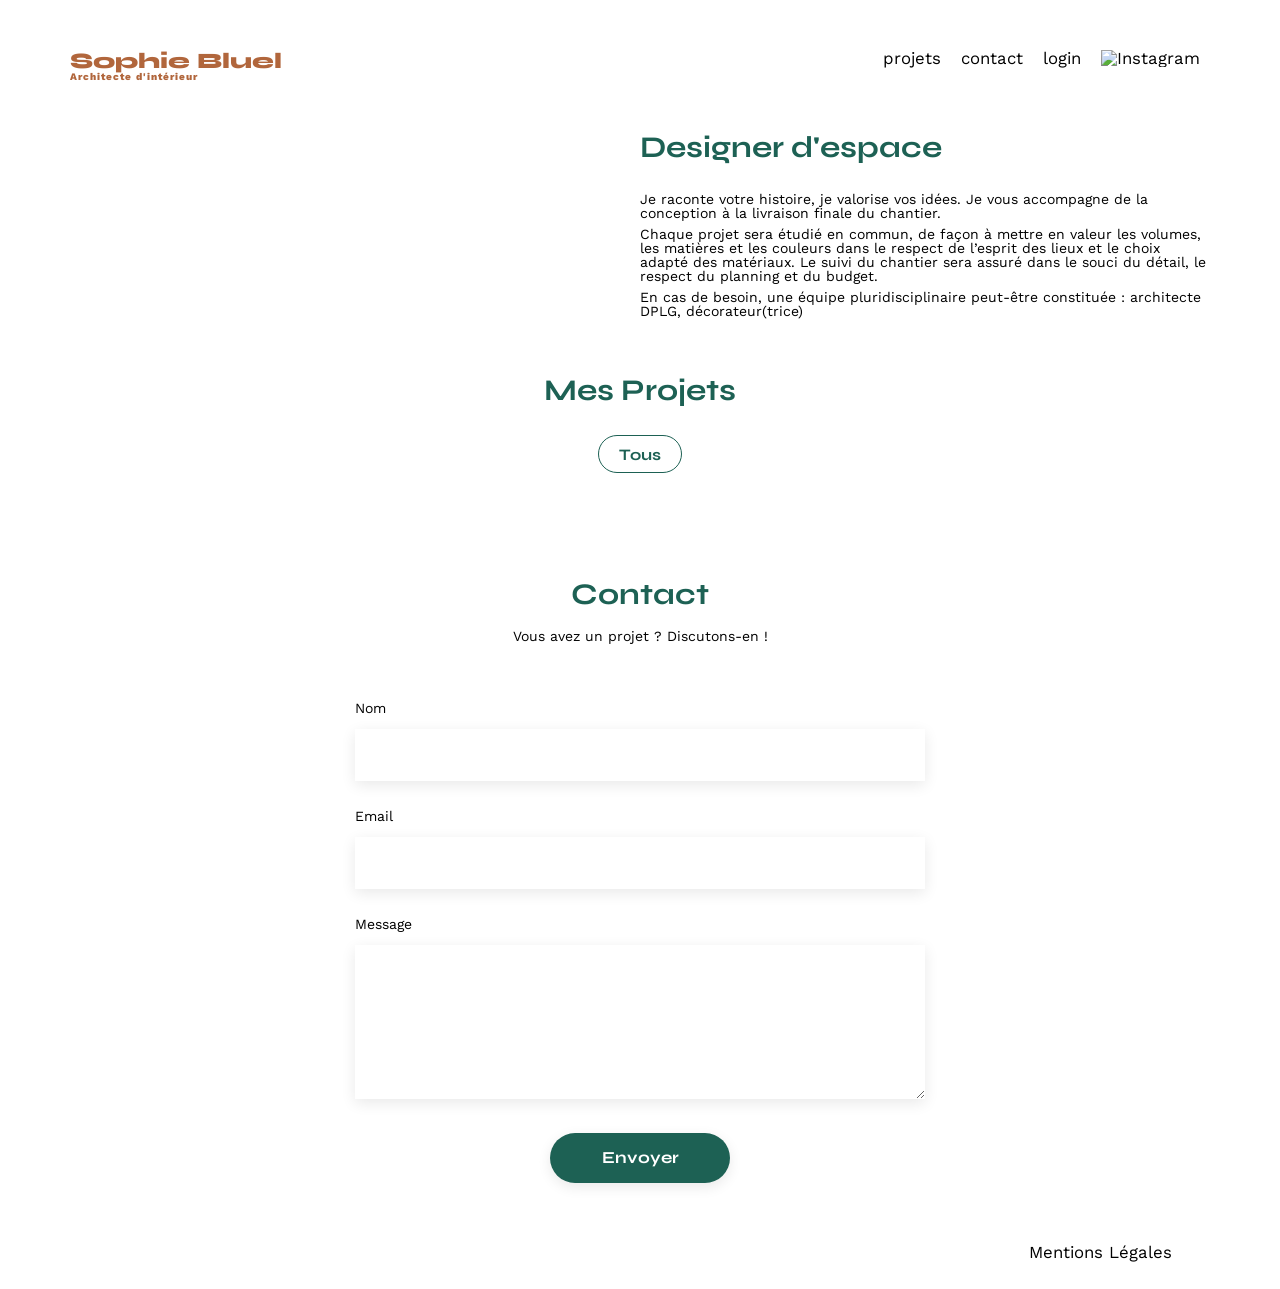
==== FrontEnd/index.html @ 9f517080 "integration page connexion" ====
<!DOCTYPE html>
<html lang="fr">
<head>
	<meta charset="UTF-8">
	<title>Sophie Bluel - Architecte d'intérieur</title>
	<meta name="viewport" content="width=device-width, initial-scale=1.0">
	<link rel="preconnect" href="https://fonts.googleapis.com">
	<link rel="preconnect" href="https://fonts.gstatic.com" crossorigin>
	<link href="https://fonts.googleapis.com/css2?family=Syne:wght@700;800&family=Work+Sans&display=swap" rel="stylesheet">
	<meta name="description" content="">
	<link rel="stylesheet" href="./assets/style.css">
	<script type="module" src="./js/main.js"></script>
	

</head>
<body>
<header>
	<h1>Sophie Bluel <span>Architecte d'intérieur</span></h1>
	<nav>
		<ul>
<li><a href="#portfolio">projets</a></li>
<li><a href="#contact">contact</a></li>			<li>login</li>
			<li><img src="./assets/icons/instagram.png" alt="Instagram"></li>
		</ul>
	</nav>
</header>
<main>
	<section id="introduction">
		<figure>
			<img src="./assets/images/sophie-bluel.png" alt="">
		</figure>
		<article>
			<h2>Designer d'espace</h2>
			<p>Je raconte votre histoire, je valorise vos idées. Je vous accompagne de la conception à la livraison finale du chantier.</p>
			<p>Chaque projet sera étudié en commun, de façon à mettre en valeur les volumes, les matières et les couleurs dans le respect de l’esprit des lieux et le choix adapté des matériaux. Le suivi du chantier sera assuré dans le souci du détail, le respect du planning et du budget.</p>
			<p>En cas de besoin, une équipe pluridisciplinaire peut-être constituée : architecte DPLG, décorateur(trice)</p>
		</article>
	</section>
	<section id="portfolio">
		<h2>Mes Projets</h2>
		<div class="filters"></div>

		<div class="gallery">
	</section>
	<section id="contact">
		<h2>Contact</h2>
		<p>Vous avez un projet ? Discutons-en !</p>
		<form action="#" method="post">
			<label for="name">Nom</label>
			<input type="text" name="name" id="name">
			<label for="email">Email</label>
			<input type="email" name="email" id="email">
			<label for="message">Message</label>
			<textarea name="message" id="message" cols="30" rows="10"></textarea>
			<input type="submit" value="Envoyer">
		</form>
	</section>
</main>

<footer>
	<nav>
		<ul>
			<li>Mentions Légales</li>
		</ul>
	</nav>
</footer>

</body>
</html>
---- FrontEnd/assets/style.css ----
/* http://meyerweb.com/eric/tools/css/reset/
   v2.0 | 20110126
   License: none (public domain)
*/

html, body, div, span, applet, object, iframe,
h1, h2, h3, h4, h5, h6, p, blockquote, pre,
a, abbr, acronym, address, big, cite, code,
del, dfn, em, img, ins, kbd, q, s, samp,
small, strike, strong, sub, sup, tt, var,
b, u, i, center,
dl, dt, dd, ol, ul, li,
fieldset, form, label, legend,
table, caption, tbody, tfoot, thead, tr, th, td,
article, aside, canvas, details, embed,
figure, figcaption, footer, header, hgroup,
menu, nav, output, ruby, section, summary,
time, mark, audio, video {
	margin: 0;
	padding: 0;
	border: 0;
	font-size: 100%;
	font: inherit;
	vertical-align: baseline;
}
/* HTML5 display-role reset for older browsers */
article, aside, details, figcaption, figure,
footer, header, hgroup, menu, nav, section {
	display: block;
}
body {
	line-height: 1;
}
ol, ul {
	list-style: none;
}
blockquote, q {
	quotes: none;
}
blockquote:before, blockquote:after,
q:before, q:after {
	content: '';
	content: none;
}
table {
	border-collapse: collapse;
	border-spacing: 0;
}
/** end reset css**/
body {
	max-width: 1140px;
	margin:auto;
	font-family: 'Work Sans' ;
	font-size: 14px;
}
header {
	display: flex;
	justify-content: space-between;
	margin: 50px 0
}
section {
	margin: 50px 0
}

h1{
	display: flex;
	flex-direction: column;
	font-family: 'Syne';
	font-size: 22px;
	font-weight: 800;
	color: #B1663C
}

h1 > span {
	font-family: 'Work Sans';
	font-size:10px;
	letter-spacing: 0.1em;
;
}

h2{
	font-family: 'Syne';
	font-weight: 700;
	font-size: 30px;
	color: #1D6154
}
nav ul {
	display: flex;
	align-items: center;
	list-style-type: none;

}
nav li {
	padding: 0 10px;
	font-size: 1.2em;
}

li a {
	text-decoration: none;
	color: inherit;
}

li.gras{
	font-weight: 700;
}

li:hover {
	color: #B1663C;
	cursor: pointer;
}
#introduction {
	display: flex;
	align-items: center;
}
#introduction figure {
	flex: 1
}
#introduction img {
	display: block;
	margin: auto;
	width: 80%;
}

#introduction article {
	flex: 1
}
#introduction h2 {
	margin-bottom: 1em;
}

#introduction p {
	margin-bottom: 0.5em;
}
#portfolio h2 {
	text-align: center;
	margin-bottom: 1em;
}

.filters {
	display: flex;
	justify-content: center;
	margin-bottom: 4em;
	gap: 1em;
}
.filters button {
	font-family: 'Syne';
	font-weight: 700;
	font-size: 16px;
	text-align: center;
	height: 38px;
	border-radius: 60px;
	background-color: white;
	color: #1D6154;
	border: 1px solid #1D6154;
	padding: 0 20px;
}
.filters button:hover {
	background-color: #1D6154;
	color: white;
	cursor: pointer;
}
.gallery {
	width: 100%;
	display: grid;
	grid-template-columns: 1fr 1fr 1fr;
	grid-column-gap: 20px;
	grid-row-gap: 20px;
}

.gallery img {
	width: 100%;

}
#contact {
	width: 50%;
margin: auto;
}
#contact > * {
	text-align: center;

}
#contact h2{
	margin-bottom: 20px;
}
#contact form {
	text-align: left;
	margin-top:30px;
	display: flex;
	flex-direction: column;
}

#contact input {
	height: 50px;
	font-size: 1.2em;
	border: none;
	box-shadow: 0px 4px 14px rgba(0, 0, 0, 0.09);
}
#contact label {
	margin: 2em 0 1em 0;
}
#contact textarea {
	border: none;
	box-shadow: 0px 4px 14px rgba(0, 0, 0, 0.09);
}

input[type="submit"]{
	font-family: 'Syne';
	font-weight: 700;
	color: white;
	background-color: #1D6154;
	margin : 2em auto ;
	width: 180px;
	text-align: center;
	border-radius: 60px ;
}

footer nav ul {
	display: flex;
	justify-content: flex-end;
	margin: 2em
}
#loginSection {
	width: 30%;
	margin: auto;
	display: flex;
	flex-direction: column;
	align-items: center;
}

#loginSection h2 {
	font-size: 30px;
}

#loginSection form {
	display: flex;
	flex-direction: column;
	text-align: left;
}

#loginSection label {
	margin-top: 1em;
	margin-bottom: 0.5em;
	font-size: 14px;
}

#loginSection input {
	margin-bottom: 1em;
	width: 380px;
	height: 50px;
	font-size: 1.2em;
	border: none;
	box-shadow: 0px 4px 14px rgba(0, 0, 0, 0.09);
}

#loginSection button {
  background: none;
  border: none;
  padding: 0;
  text-decoration: underline;
  cursor: pointer;
  font: inherit;
  margin-bottom: 140px;
}

#loginSection .btn{
	width: 180px;
	height: 40px;
	margin-bottom: 40px;
}
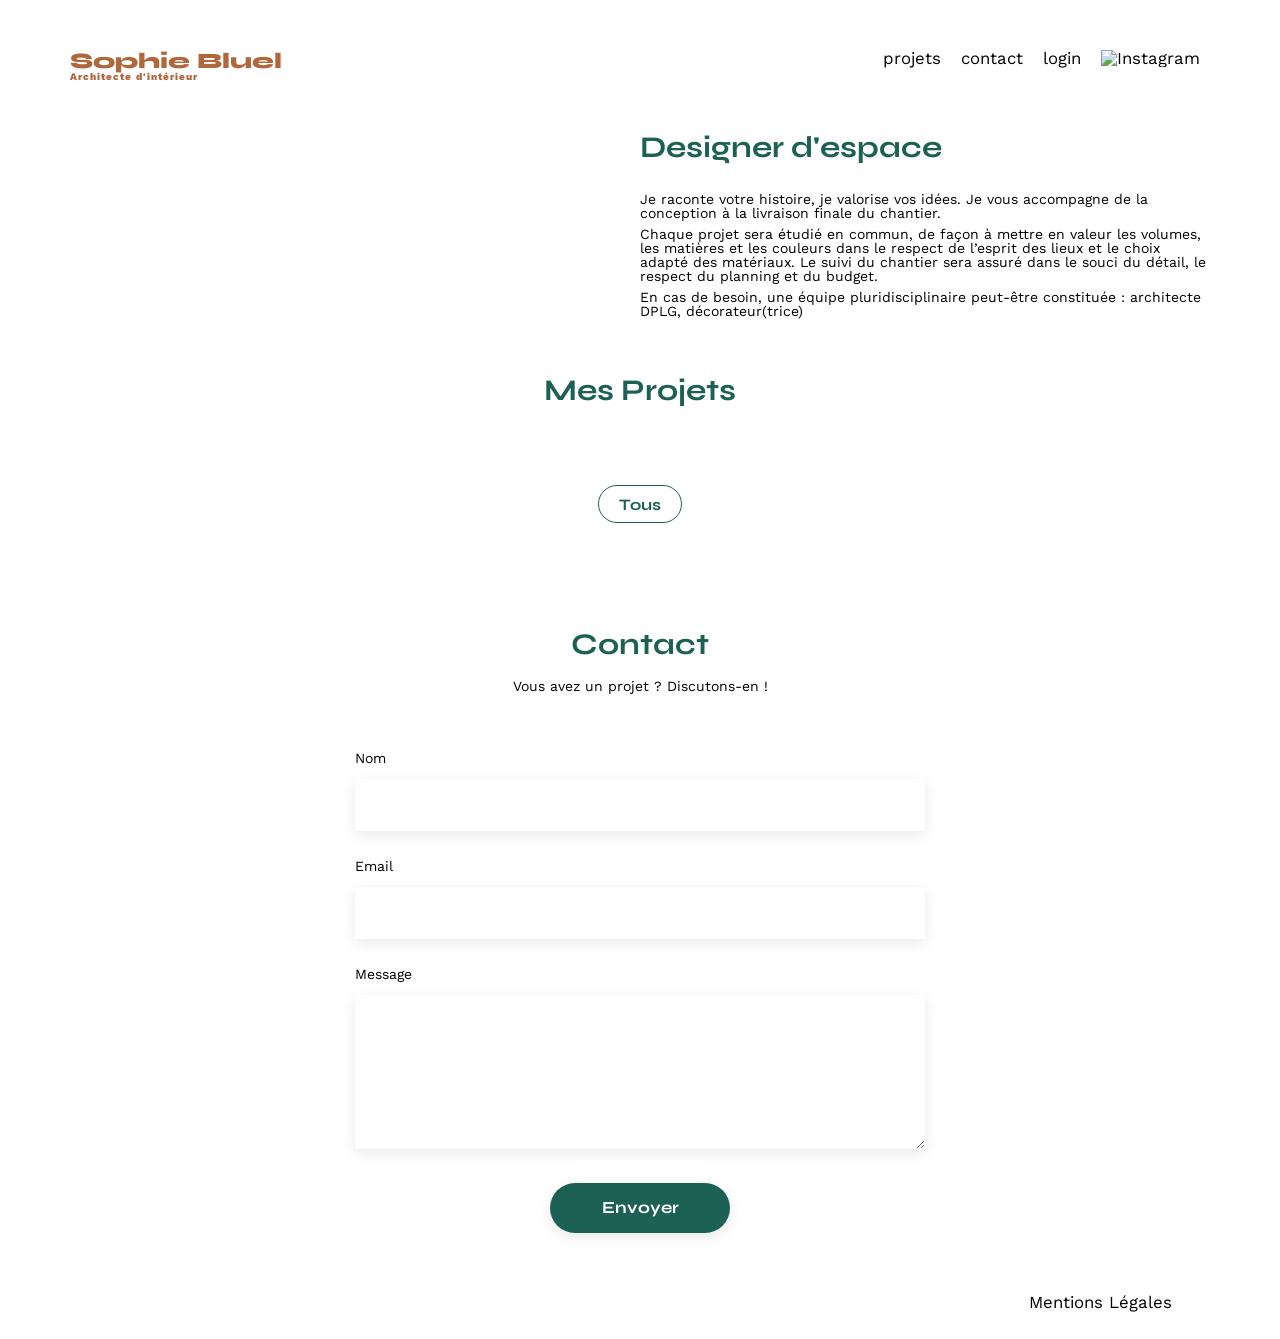
==== commit 9840ee19: "Mode edit et log out" ====
--- a/FrontEnd/index.html
+++ b/FrontEnd/index.html
@@ -7,9 +7,13 @@
 	<link rel="preconnect" href="https://fonts.googleapis.com">
 	<link rel="preconnect" href="https://fonts.gstatic.com" crossorigin>
 	<link href="https://fonts.googleapis.com/css2?family=Syne:wght@700;800&family=Work+Sans&display=swap" rel="stylesheet">
+	<link
+  rel="stylesheet"
+  href="https://cdnjs.cloudflare.com/ajax/libs/font-awesome/6.4.2/css/all.min.css"
+/>
+
 	<meta name="description" content="">
 	<link rel="stylesheet" href="./assets/style.css">
-	<script type="module" src="./js/main.js"></script>
 	
 
 </head>
@@ -19,7 +23,8 @@
 	<nav>
 		<ul>
 <li><a href="#portfolio">projets</a></li>
-<li><a href="#contact">contact</a></li>			<li>login</li>
+<li><a href="#contact">contact</a></li>			
+<li><a class="log" href="./login.html">login</a></li>
 			<li><img src="./assets/icons/instagram.png" alt="Instagram"></li>
 		</ul>
 	</nav>
@@ -37,7 +42,12 @@
 		</article>
 	</section>
 	<section id="portfolio">
+		<div class="editProjet">
 		<h2>Mes Projets</h2>
+			<button class="modifier"><i class="fas fa-edit"></i>
+				Modifier
+			</button>		
+		</div>
 		<div class="filters"></div>
 
 		<div class="gallery">
@@ -64,6 +74,7 @@
 		</ul>
 	</nav>
 </footer>
+<script type="module" src="./js/main.js" defer></script>
 
 </body>
 </html>
--- a/FrontEnd/assets/style.css
+++ b/FrontEnd/assets/style.css
@@ -237,6 +237,10 @@
 	text-align: left;
 }
 
+#loginForm{
+	position: relative;
+}
+
 #loginSection label {
 	margin-top: 1em;
 	margin-bottom: 0.5em;
@@ -266,4 +270,50 @@
 	width: 180px;
 	height: 40px;
 	margin-bottom: 40px;
+}
+
+.errorMessage {
+	color: red;
+	font-size: 14px;
+	position: absolute;
+	top: 62%;
+left: 15%;
+}	
+
+.editBar {
+	width: 100%;
+	height: 59px;
+	background-color: black;
+	color: white;
+	display: flex;
+	align-items: center;
+	justify-content: center;
+	gap: 10px;
+	margin-bottom: 30px;
+}
+
+.editProjet{
+  display: grid;
+  grid-template-columns: 1fr auto 1fr;
+  align-items: center;
+  margin-bottom: 50px;
+}
+
+.editProjet h2{
+	  grid-column: 2;
+  justify-self: center;
+}
+
+ .modifier{
+	  grid-column: 3;
+  justify-self: start;
+  font-size: 14px;
+  margin-left: 40px;
+  margin-bottom: 25px;
+  background: none;
+  border: none;
+  display: none;
+  align-items: center;
+  gap: 10px;
+  cursor: pointer;
 }
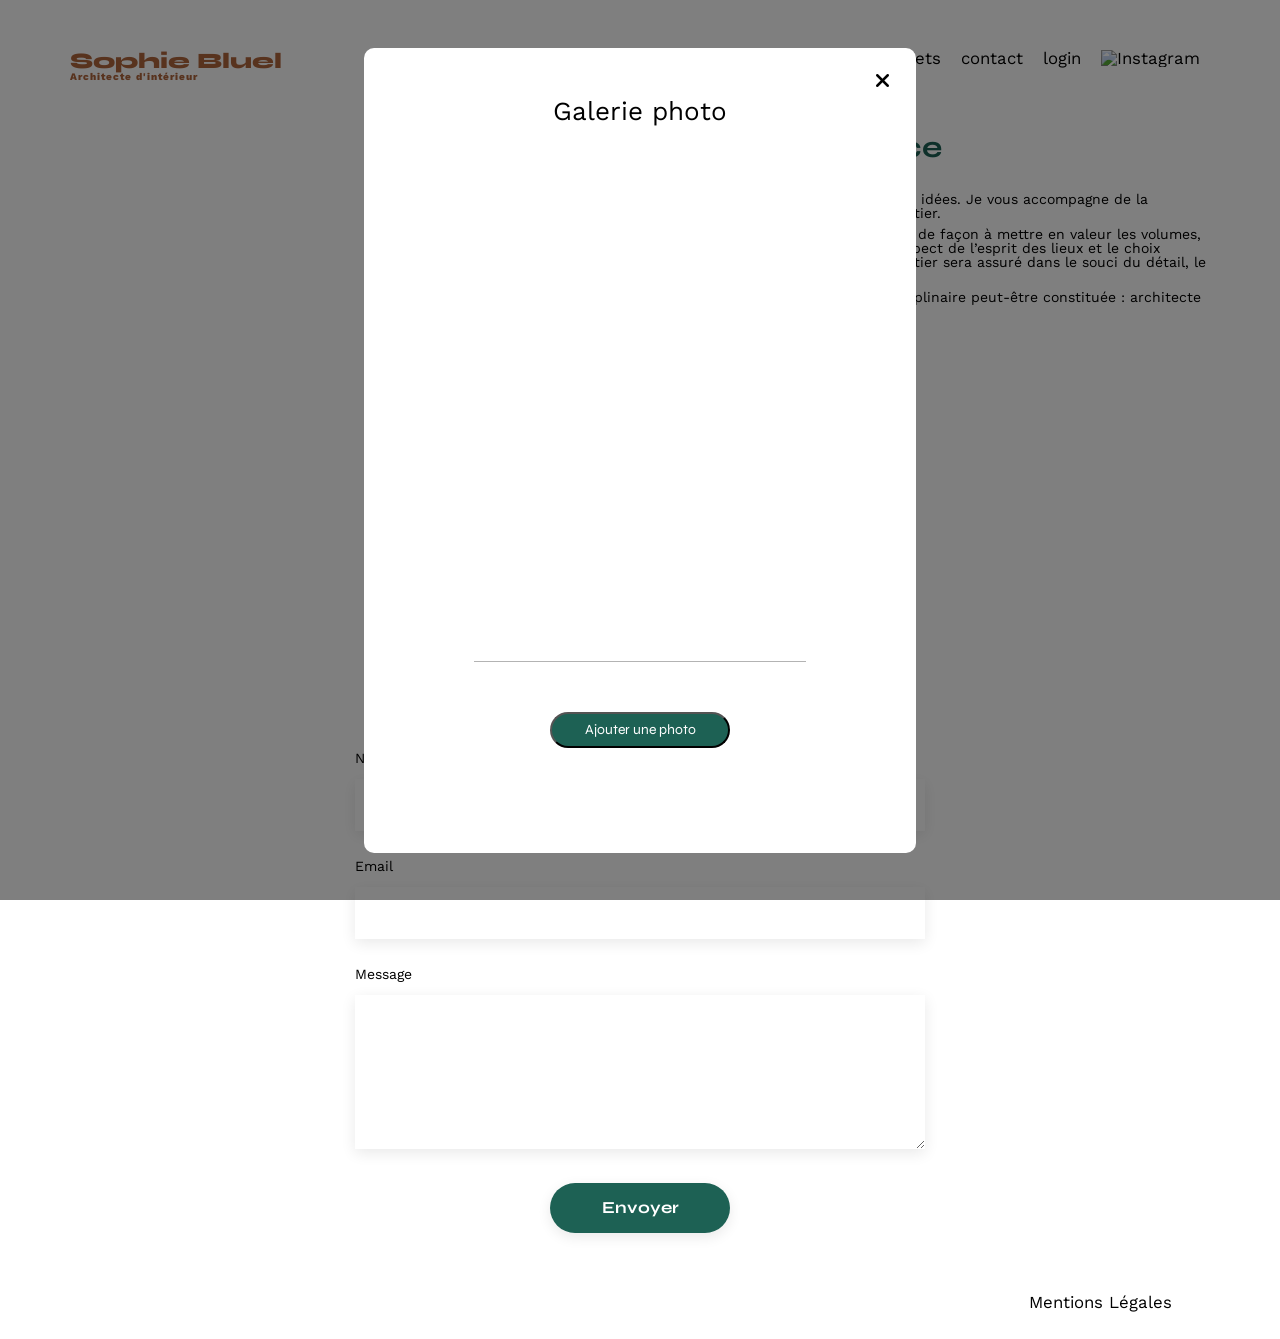
==== commit 3d534b35: "modal galerie photo" ====
--- a/FrontEnd/index.html
+++ b/FrontEnd/index.html
@@ -65,6 +65,16 @@
 			<input type="submit" value="Envoyer">
 		</form>
 	</section>
+	<aside>
+		<div class="modal-background hidden">
+		 <div class="modal hidden">
+			<button class="closeModal"><i class="fas fa-times"></i></button>
+			<div class="modal-content hidden" >
+			</div>
+		 </div>
+
+		</div>
+	</aside>
 </main>
 
 <footer>
--- a/FrontEnd/assets/style.css
+++ b/FrontEnd/assets/style.css
@@ -3,257 +3,334 @@
    License: none (public domain)
 */
 
-html, body, div, span, applet, object, iframe,
-h1, h2, h3, h4, h5, h6, p, blockquote, pre,
-a, abbr, acronym, address, big, cite, code,
-del, dfn, em, img, ins, kbd, q, s, samp,
-small, strike, strong, sub, sup, tt, var,
-b, u, i, center,
-dl, dt, dd, ol, ul, li,
-fieldset, form, label, legend,
-table, caption, tbody, tfoot, thead, tr, th, td,
-article, aside, canvas, details, embed,
-figure, figcaption, footer, header, hgroup,
-menu, nav, output, ruby, section, summary,
-time, mark, audio, video {
-	margin: 0;
-	padding: 0;
-	border: 0;
-	font-size: 100%;
-	font: inherit;
-	vertical-align: baseline;
+html,
+body,
+div,
+span,
+applet,
+object,
+iframe,
+h1,
+h2,
+h3,
+h4,
+h5,
+h6,
+p,
+blockquote,
+pre,
+a,
+abbr,
+acronym,
+address,
+big,
+cite,
+code,
+del,
+dfn,
+em,
+img,
+ins,
+kbd,
+q,
+s,
+samp,
+small,
+strike,
+strong,
+sub,
+sup,
+tt,
+var,
+b,
+u,
+i,
+center,
+dl,
+dt,
+dd,
+ol,
+ul,
+li,
+fieldset,
+form,
+label,
+legend,
+table,
+caption,
+tbody,
+tfoot,
+thead,
+tr,
+th,
+td,
+article,
+aside,
+canvas,
+details,
+embed,
+figure,
+figcaption,
+footer,
+header,
+hgroup,
+menu,
+nav,
+output,
+ruby,
+section,
+summary,
+time,
+mark,
+audio,
+video {
+  margin: 0;
+  padding: 0;
+  border: 0;
+  font-size: 100%;
+  font: inherit;
+  vertical-align: baseline;
 }
 /* HTML5 display-role reset for older browsers */
-article, aside, details, figcaption, figure,
-footer, header, hgroup, menu, nav, section {
-	display: block;
+article,
+aside,
+details,
+figcaption,
+figure,
+footer,
+header,
+hgroup,
+menu,
+nav,
+section {
+  display: block;
 }
 body {
-	line-height: 1;
-}
-ol, ul {
-	list-style: none;
-}
-blockquote, q {
-	quotes: none;
-}
-blockquote:before, blockquote:after,
-q:before, q:after {
-	content: '';
-	content: none;
+  line-height: 1;
+}
+ol,
+ul {
+  list-style: none;
+}
+blockquote,
+q {
+  quotes: none;
+}
+blockquote:before,
+blockquote:after,
+q:before,
+q:after {
+  content: "";
+  content: none;
 }
 table {
-	border-collapse: collapse;
-	border-spacing: 0;
+  border-collapse: collapse;
+  border-spacing: 0;
 }
 /** end reset css**/
 body {
-	max-width: 1140px;
-	margin:auto;
-	font-family: 'Work Sans' ;
-	font-size: 14px;
+  max-width: 1140px;
+  margin: auto;
+  font-family: "Work Sans";
+  font-size: 14px;
 }
 header {
-	display: flex;
-	justify-content: space-between;
-	margin: 50px 0
+  display: flex;
+  justify-content: space-between;
+  margin: 50px 0;
 }
 section {
-	margin: 50px 0
-}
-
-h1{
-	display: flex;
-	flex-direction: column;
-	font-family: 'Syne';
-	font-size: 22px;
-	font-weight: 800;
-	color: #B1663C
+  margin: 50px 0;
+}
+
+h1 {
+  display: flex;
+  flex-direction: column;
+  font-family: "Syne";
+  font-size: 22px;
+  font-weight: 800;
+  color: #b1663c;
 }
 
 h1 > span {
-	font-family: 'Work Sans';
-	font-size:10px;
-	letter-spacing: 0.1em;
-;
-}
-
-h2{
-	font-family: 'Syne';
-	font-weight: 700;
-	font-size: 30px;
-	color: #1D6154
+  font-family: "Work Sans";
+  font-size: 10px;
+  letter-spacing: 0.1em;
+}
+
+h2 {
+  font-family: "Syne";
+  font-weight: 700;
+  font-size: 30px;
+  color: #1d6154;
 }
 nav ul {
-	display: flex;
-	align-items: center;
-	list-style-type: none;
-
+  display: flex;
+  align-items: center;
+  list-style-type: none;
 }
 nav li {
-	padding: 0 10px;
-	font-size: 1.2em;
+  padding: 0 10px;
+  font-size: 1.2em;
 }
 
 li a {
-	text-decoration: none;
-	color: inherit;
-}
-
-li.gras{
-	font-weight: 700;
+  text-decoration: none;
+  color: inherit;
+}
+
+li.gras {
+  font-weight: 700;
 }
 
 li:hover {
-	color: #B1663C;
-	cursor: pointer;
+  color: #b1663c;
+  cursor: pointer;
 }
 #introduction {
-	display: flex;
-	align-items: center;
+  display: flex;
+  align-items: center;
 }
 #introduction figure {
-	flex: 1
+  flex: 1;
 }
 #introduction img {
-	display: block;
-	margin: auto;
-	width: 80%;
+  display: block;
+  margin: auto;
+  width: 80%;
 }
 
 #introduction article {
-	flex: 1
+  flex: 1;
 }
 #introduction h2 {
-	margin-bottom: 1em;
+  margin-bottom: 1em;
 }
 
 #introduction p {
-	margin-bottom: 0.5em;
+  margin-bottom: 0.5em;
 }
 #portfolio h2 {
-	text-align: center;
-	margin-bottom: 1em;
+  text-align: center;
+  margin-bottom: 1em;
 }
 
 .filters {
-	display: flex;
-	justify-content: center;
-	margin-bottom: 4em;
-	gap: 1em;
+  display: flex;
+  justify-content: center;
+  margin-bottom: 4em;
+  gap: 1em;
 }
 .filters button {
-	font-family: 'Syne';
-	font-weight: 700;
-	font-size: 16px;
-	text-align: center;
-	height: 38px;
-	border-radius: 60px;
-	background-color: white;
-	color: #1D6154;
-	border: 1px solid #1D6154;
-	padding: 0 20px;
+  font-family: "Syne";
+  font-weight: 700;
+  font-size: 16px;
+  text-align: center;
+  height: 38px;
+  border-radius: 60px;
+  background-color: white;
+  color: #1d6154;
+  border: 1px solid #1d6154;
+  padding: 0 20px;
 }
 .filters button:hover {
-	background-color: #1D6154;
-	color: white;
-	cursor: pointer;
+  background-color: #1d6154;
+  color: white;
+  cursor: pointer;
 }
 .gallery {
-	width: 100%;
-	display: grid;
-	grid-template-columns: 1fr 1fr 1fr;
-	grid-column-gap: 20px;
-	grid-row-gap: 20px;
+  width: 100%;
+  display: grid;
+  grid-template-columns: 1fr 1fr 1fr;
+  grid-column-gap: 20px;
+  grid-row-gap: 20px;
 }
 
 .gallery img {
-	width: 100%;
-
+  width: 100%;
 }
 #contact {
-	width: 50%;
-margin: auto;
+  width: 50%;
+  margin: auto;
 }
 #contact > * {
-	text-align: center;
-
-}
-#contact h2{
-	margin-bottom: 20px;
+  text-align: center;
+}
+#contact h2 {
+  margin-bottom: 20px;
 }
 #contact form {
-	text-align: left;
-	margin-top:30px;
-	display: flex;
-	flex-direction: column;
+  text-align: left;
+  margin-top: 30px;
+  display: flex;
+  flex-direction: column;
 }
 
 #contact input {
-	height: 50px;
-	font-size: 1.2em;
-	border: none;
-	box-shadow: 0px 4px 14px rgba(0, 0, 0, 0.09);
+  height: 50px;
+  font-size: 1.2em;
+  border: none;
+  box-shadow: 0px 4px 14px rgba(0, 0, 0, 0.09);
 }
 #contact label {
-	margin: 2em 0 1em 0;
+  margin: 2em 0 1em 0;
 }
 #contact textarea {
-	border: none;
-	box-shadow: 0px 4px 14px rgba(0, 0, 0, 0.09);
-}
-
-input[type="submit"]{
-	font-family: 'Syne';
-	font-weight: 700;
-	color: white;
-	background-color: #1D6154;
-	margin : 2em auto ;
-	width: 180px;
-	text-align: center;
-	border-radius: 60px ;
+  border: none;
+  box-shadow: 0px 4px 14px rgba(0, 0, 0, 0.09);
+}
+
+input[type="submit"] {
+  font-family: "Syne";
+  font-weight: 700;
+  color: white;
+  background-color: #1d6154;
+  margin: 2em auto;
+  width: 180px;
+  text-align: center;
+  border-radius: 60px;
 }
 
 footer nav ul {
-	display: flex;
-	justify-content: flex-end;
-	margin: 2em
+  display: flex;
+  justify-content: flex-end;
+  margin: 2em;
 }
 #loginSection {
-	width: 30%;
-	margin: auto;
-	display: flex;
-	flex-direction: column;
-	align-items: center;
+  width: 30%;
+  margin: auto;
+  display: flex;
+  flex-direction: column;
+  align-items: center;
 }
 
 #loginSection h2 {
-	font-size: 30px;
+  font-size: 30px;
 }
 
 #loginSection form {
-	display: flex;
-	flex-direction: column;
-	text-align: left;
-}
-
-#loginForm{
-	position: relative;
+  display: flex;
+  flex-direction: column;
+  text-align: left;
+}
+
+#loginForm {
+  position: relative;
 }
 
 #loginSection label {
-	margin-top: 1em;
-	margin-bottom: 0.5em;
-	font-size: 14px;
+  margin-top: 1em;
+  margin-bottom: 0.5em;
+  font-size: 14px;
 }
 
 #loginSection input {
-	margin-bottom: 1em;
-	width: 380px;
-	height: 50px;
-	font-size: 1.2em;
-	border: none;
-	box-shadow: 0px 4px 14px rgba(0, 0, 0, 0.09);
+  margin-bottom: 1em;
+  width: 380px;
+  height: 50px;
+  font-size: 1.2em;
+  border: none;
+  box-shadow: 0px 4px 14px rgba(0, 0, 0, 0.09);
 }
 
 #loginSection button {
@@ -266,46 +343,46 @@
   margin-bottom: 140px;
 }
 
-#loginSection .btn{
-	width: 180px;
-	height: 40px;
-	margin-bottom: 40px;
+#loginSection .btn {
+  width: 180px;
+  height: 40px;
+  margin-bottom: 40px;
 }
 
 .errorMessage {
-	color: red;
-	font-size: 14px;
-	position: absolute;
-	top: 62%;
-left: 15%;
-}	
+  color: red;
+  font-size: 14px;
+  position: absolute;
+  top: 62%;
+  left: 15%;
+}
 
 .editBar {
-	width: 100%;
-	height: 59px;
-	background-color: black;
-	color: white;
-	display: flex;
-	align-items: center;
-	justify-content: center;
-	gap: 10px;
-	margin-bottom: 30px;
-}
-
-.editProjet{
+  width: 100%;
+  height: 59px;
+  background-color: black;
+  color: white;
+  display: flex;
+  align-items: center;
+  justify-content: center;
+  gap: 10px;
+  margin-bottom: 30px;
+}
+
+.editProjet {
   display: grid;
   grid-template-columns: 1fr auto 1fr;
   align-items: center;
   margin-bottom: 50px;
 }
 
-.editProjet h2{
-	  grid-column: 2;
+.editProjet h2 {
+  grid-column: 2;
   justify-self: center;
 }
 
- .modifier{
-	  grid-column: 3;
+.modifier {
+  grid-column: 3;
   justify-self: start;
   font-size: 14px;
   margin-left: 40px;
@@ -316,4 +393,92 @@
   align-items: center;
   gap: 10px;
   cursor: pointer;
-}+}
+
+.modal-background {
+  position: fixed;
+  top: 0;
+  left: 0;
+  width: 100%;
+  height: 100%;
+  background-color: rgba(0, 0, 0, 0.5);
+  display: flex;
+  justify-content: center;
+  align-items: center;
+}
+.modal {
+  position: relative;
+  width: 40vw;
+  height: 85vh;
+  background-color: white;
+  padding: 20px;
+  border-radius: 10px;
+
+}
+
+.modal-content {
+  width: 100%;
+  height: 100%;
+  position: relative;
+  text-align: center;
+}
+.closeModal {
+  position: absolute;
+  top: 20px;
+  right: 20px;
+  background: none;
+  border: none;
+  font-size: 1.5em;
+  cursor: pointer;
+}
+.modal-content h3 {
+  margin-bottom: 40px;
+  margin-top: 30px;
+  font-size: 26px;
+}
+.modalGallery {
+  position: relative;
+  width: 65%;
+  height: 65%;
+  overflow-y: auto;
+  margin-bottom: 20px;
+  margin: auto;
+  border-bottom: 1px solid #b3b3b3;
+  display: grid;
+  grid-template-columns: 1fr 1fr 1fr 1fr 1fr;
+  grid-column-gap: 10px;
+  grid-row-gap: 20px;
+}
+.modalGallery img {
+  width: 100%;
+}
+
+.deleteIcon {
+  color: white;
+  cursor: pointer;
+}
+
+.poubelle {
+  width: 20px;
+  height: 20px;
+  position: absolute;
+  top: 5px;
+  right: 5px;
+  background: black;
+  cursor: pointer;
+  display: flex;
+  justify-content: center;
+  align-items: center;
+  border-radius: 3px;
+}
+.modalAjoutBtn {
+  font-family: "Syne";
+  height: 36px;
+  font-size: 14px;
+  color: white;
+  background-color: #1d6154;
+  margin-top: 50px;
+  width: 180px;
+  text-align: center;
+  border-radius: 60px;
+}
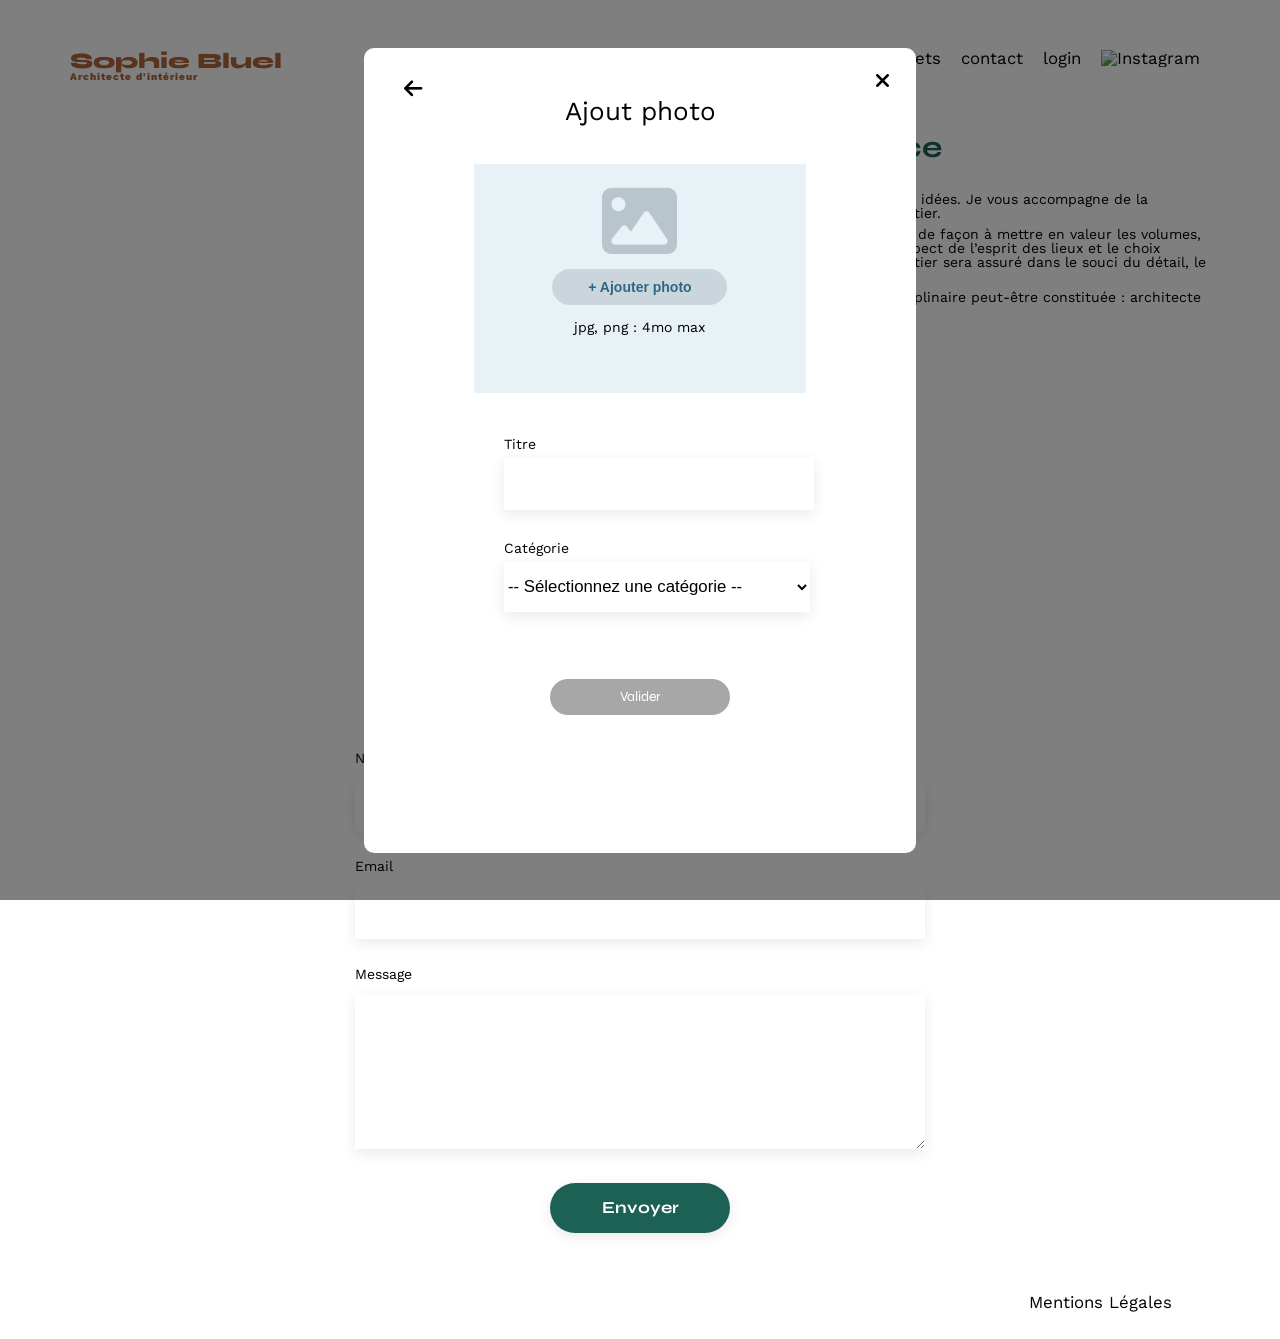
==== commit b0e298a9: "modal ajout photo" ====
--- a/FrontEnd/index.html
+++ b/FrontEnd/index.html
@@ -70,6 +70,33 @@
 		 <div class="modal hidden">
 			<button class="closeModal"><i class="fas fa-times"></i></button>
 			<div class="modal-content hidden" >
+				<i class="fas fa-arrow-left modalFleche"></i>
+				<h3>Ajout photo</h3>
+				<div class="ModalboxPhoto">
+					<i class="fas fa-image ModalPicture" ></i>
+					<button class="ModalAjoutPhotoBtn">+ Ajouter photo</button>
+					<p>jpg, png : 4mo max</p>
+
+				</div>
+	<form class="addPhotoForm">
+  		<div class="form-group">
+    		<label class ="titreLabel" for="titre">Titre</label>
+    		<input type="text" id="titre" name="titre" required>
+  		</div>
+  
+  	<div class="form-group">
+    	<label for="categorie">Catégorie</label>
+    	<select id="categorie" name="categorie" required>
+      		<option value="">-- Sélectionnez une catégorie --</option>
+      		<option value="1">Objets</option>
+      		<option value="2">Appartements</option>
+      		<option value="3">Hotels & restaurants</option>
+    	</select>
+  </div>
+  
+  <button type="submit">Valider</button>
+</form>
+
 			</div>
 		 </div>
 
--- a/FrontEnd/assets/style.css
+++ b/FrontEnd/assets/style.css
@@ -413,7 +413,6 @@
   background-color: white;
   padding: 20px;
   border-radius: 10px;
-
 }
 
 .modal-content {
@@ -481,4 +480,87 @@
   width: 180px;
   text-align: center;
   border-radius: 60px;
-}
+  cursor: pointer;
+  border: none;
+}
+
+.modalFleche {
+  position: absolute;
+  top: -20px;
+  left: 20px;
+  cursor: pointer;
+  font-size: 21px;
+}
+
+.ModalboxPhoto {
+  width: 65%;
+  height: 30%;
+  margin: auto;
+  background-color: #e8f1f6;
+  margin-bottom: 30px;
+}
+
+.ModalPicture {
+  font-size: 75px;
+  color: #b9c5cc;
+  margin-top: 20px;
+  margin-bottom: 10px;
+}
+
+.ModalAjoutPhotoBtn {
+  display: block;
+  margin: auto;
+  width: 175px;
+  height: 36px;
+  background-color: #cbd6dc;
+  color: #306685;
+  font-size: 14px;
+  border-radius: 50px;
+  cursor: pointer;
+  font-weight: 600;
+  margin-bottom: 15px;
+  border: none;
+}
+
+.titreLabel {
+}
+
+#titre {
+}
+.addPhotoForm .form-group {
+  display: flex;
+  flex-direction: column;
+  text-align: left;
+margin-left: 120px;
+}
+
+.addPhotoForm label {
+  margin-top: 1em;
+  margin-bottom: 0.5em;
+  font-size: 14px;
+}
+.addPhotoForm input,
+.addPhotoForm select {
+  margin-bottom: 1em;
+  width: 78%;
+  height: 50px;
+  font-size: 1.2em;
+  border: none;
+  box-shadow: 0px 4px 14px rgba(0, 0, 0, 0.09);
+  background-color: white;
+}
+
+.addPhotoForm button{
+	  font-family: "Syne";
+  height: 36px;
+  font-size: 14px;
+  color: white;
+  background-color: #A7A7A7;
+  margin-top: 50px;
+  width: 180px;
+  text-align: center;
+  border-radius: 60px;
+  cursor: pointer;
+  border: none;
+
+}
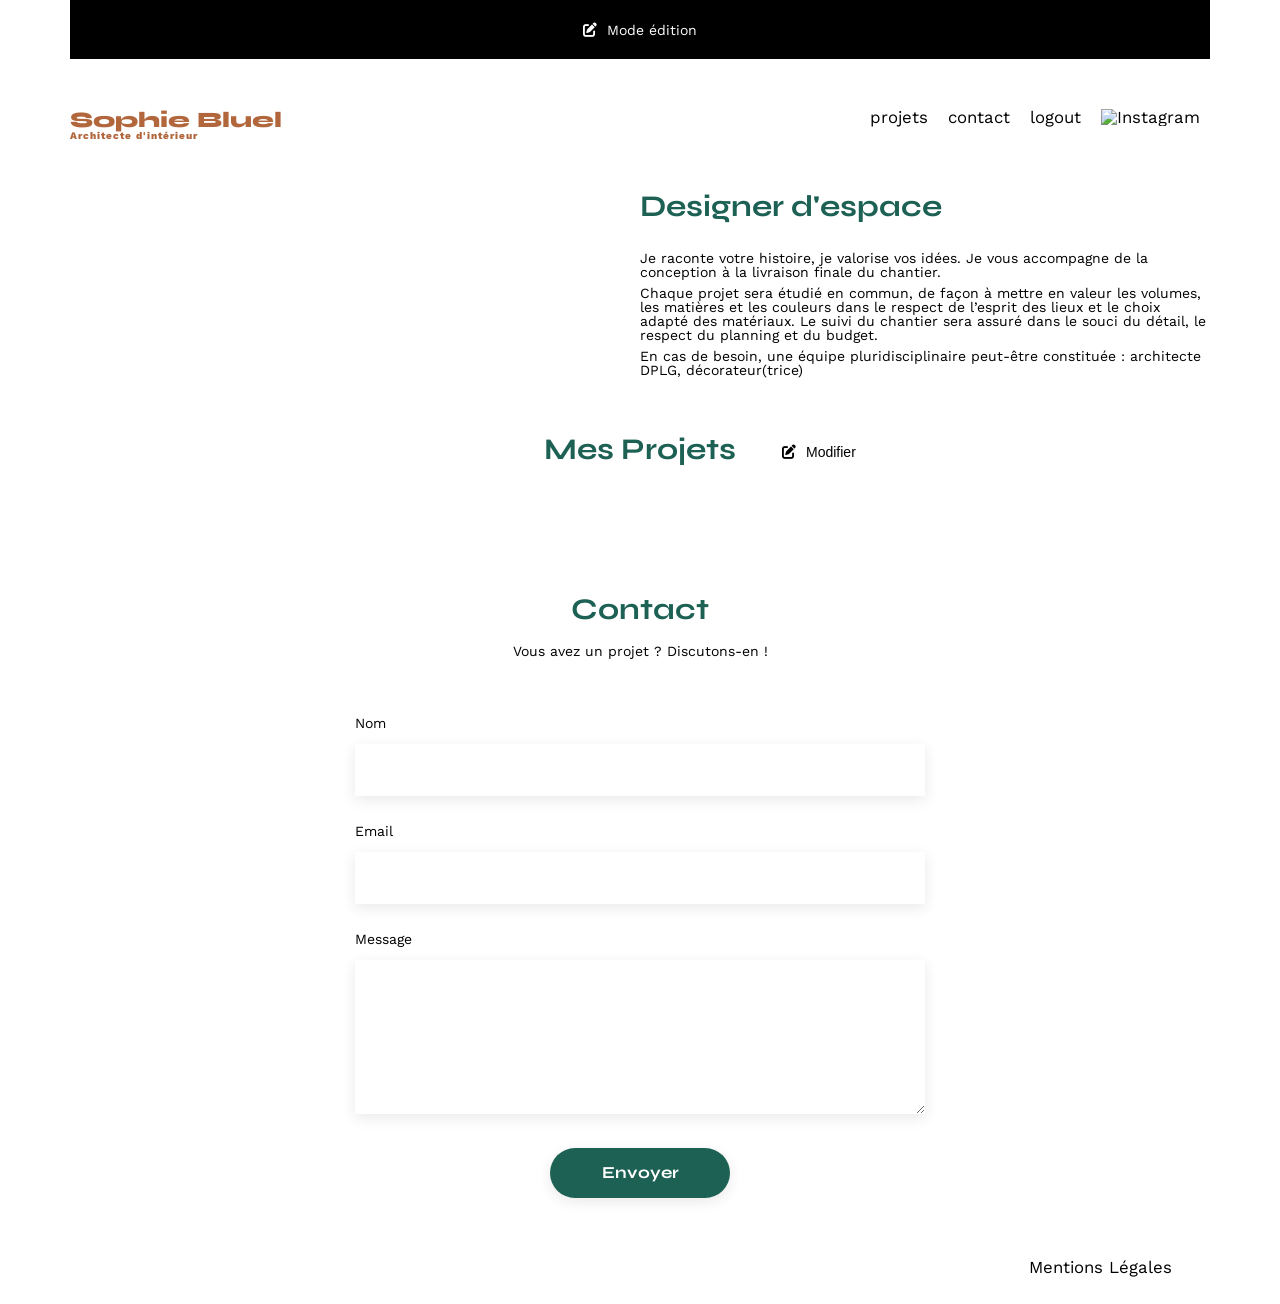
==== commit db2c0b97: "navigation dans modal" ====
--- a/FrontEnd/index.html
+++ b/FrontEnd/index.html
@@ -67,38 +67,15 @@
 	</section>
 	<aside>
 		<div class="modal-background hidden">
-		 <div class="modal hidden">
-			<button class="closeModal"><i class="fas fa-times"></i></button>
-			<div class="modal-content hidden" >
-				<i class="fas fa-arrow-left modalFleche"></i>
-				<h3>Ajout photo</h3>
-				<div class="ModalboxPhoto">
-					<i class="fas fa-image ModalPicture" ></i>
-					<button class="ModalAjoutPhotoBtn">+ Ajouter photo</button>
-					<p>jpg, png : 4mo max</p>
-
+		 
+			<div class="modal ">
+				<button class="closeModal"><i class="fas fa-times"></i></button>
+				<div class="modal-content " >
 				</div>
-	<form class="addPhotoForm">
-  		<div class="form-group">
-    		<label class ="titreLabel" for="titre">Titre</label>
-    		<input type="text" id="titre" name="titre" required>
-  		</div>
-  
-  	<div class="form-group">
-    	<label for="categorie">Catégorie</label>
-    	<select id="categorie" name="categorie" required>
-      		<option value="">-- Sélectionnez une catégorie --</option>
-      		<option value="1">Objets</option>
-      		<option value="2">Appartements</option>
-      		<option value="3">Hotels & restaurants</option>
-    	</select>
-  </div>
-  
-  <button type="submit">Valider</button>
-</form>
-
 			</div>
-		 </div>
+			
+			
+		 
 
 		</div>
 	</aside>
--- a/FrontEnd/assets/style.css
+++ b/FrontEnd/assets/style.css
@@ -413,6 +413,7 @@
   background-color: white;
   padding: 20px;
   border-radius: 10px;
+
 }
 
 .modal-content {
@@ -422,6 +423,7 @@
   text-align: center;
 }
 .closeModal {
+  z-index: 10;
   position: absolute;
   top: 20px;
   right: 20px;
@@ -437,7 +439,7 @@
 }
 .modalGallery {
   position: relative;
-  width: 65%;
+  width: 75%;
   height: 65%;
   overflow-y: auto;
   margin-bottom: 20px;
@@ -455,14 +457,15 @@
 .deleteIcon {
   color: white;
   cursor: pointer;
+  font-size: 12px;
 }
 
 .poubelle {
-  width: 20px;
-  height: 20px;
+  width: 17px;
+  height: 17px;
   position: absolute;
-  top: 5px;
-  right: 5px;
+  top: 4px;
+  right: 4px;
   background: black;
   cursor: pointer;
   display: flex;
@@ -490,6 +493,12 @@
   left: 20px;
   cursor: pointer;
   font-size: 21px;
+}
+.ModalboxPage {
+  margin: auto;
+  width: 65%;
+  height: 100%;
+  border-bottom: 1px solid #b3b3b3;
 }
 
 .ModalboxPhoto {
@@ -564,3 +573,6 @@
   border: none;
 
 }
+.hidden {
+  display: none;
+} 
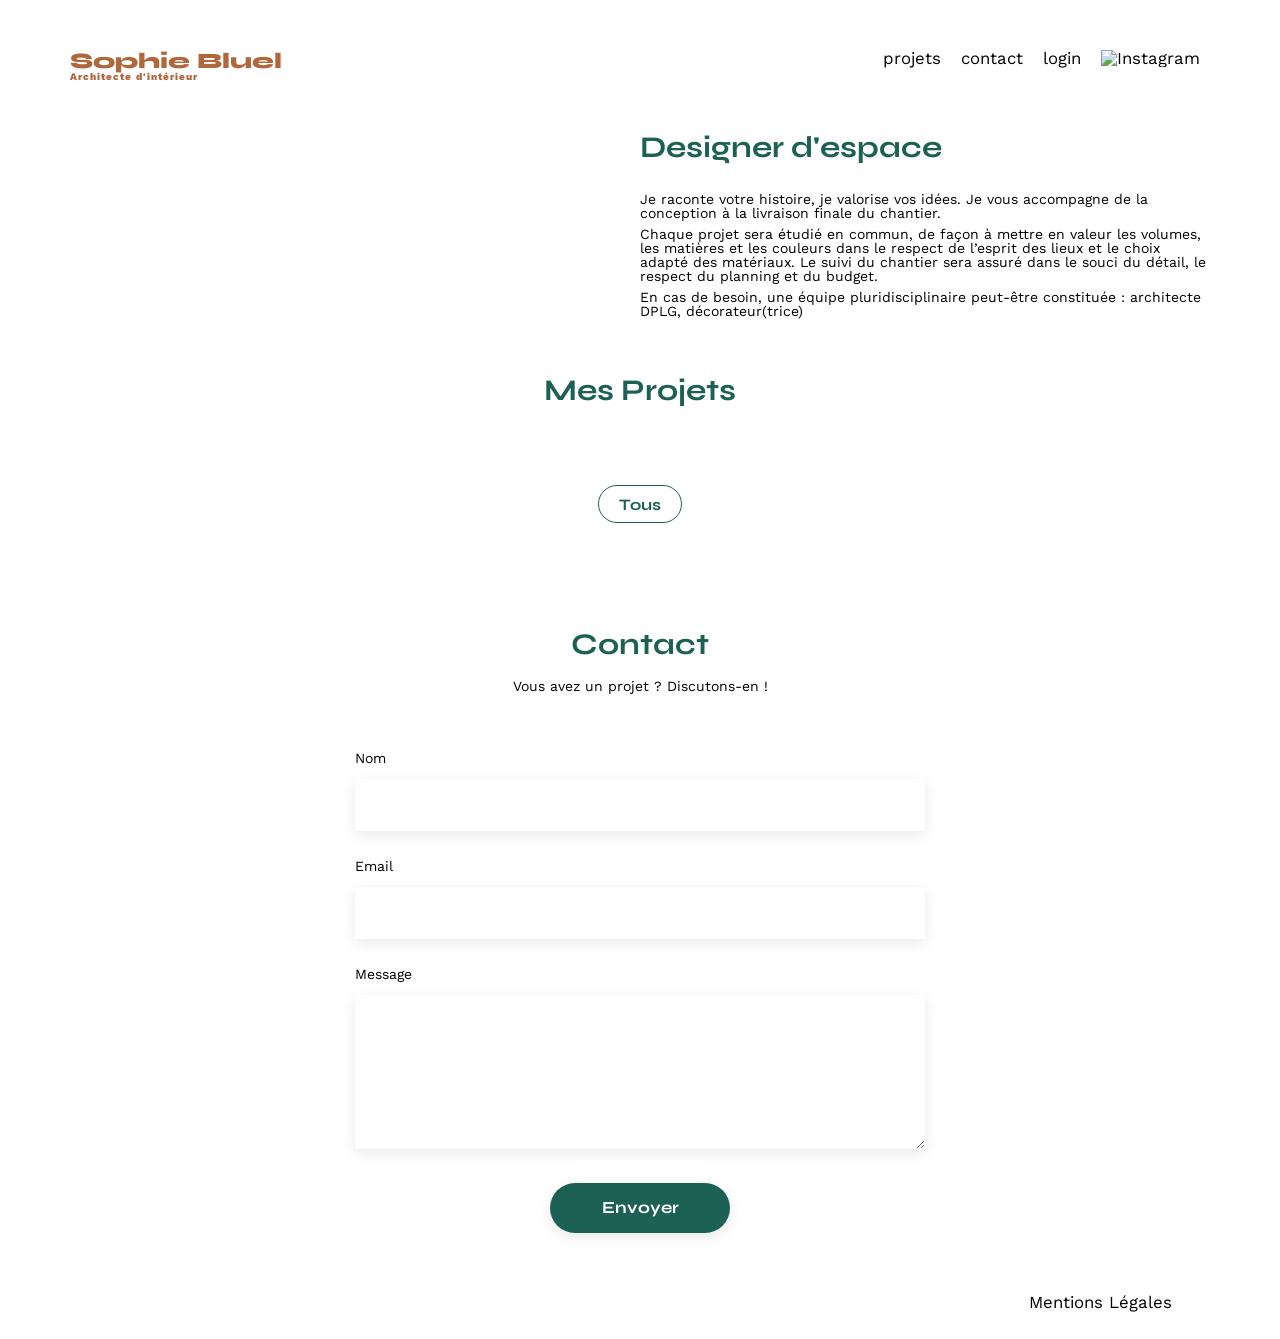
==== commit db196d71: "preview ajout photo" ====
--- a/FrontEnd/index.html
+++ b/FrontEnd/index.html
@@ -67,10 +67,12 @@
 	</section>
 	<aside>
 		<div class="modal-background hidden">
+			<div class="modalBack"></div>
 		 
 			<div class="modal ">
 				<button class="closeModal"><i class="fas fa-times"></i></button>
 				<div class="modal-content " >
+					
 				</div>
 			</div>
 			
--- a/FrontEnd/assets/style.css
+++ b/FrontEnd/assets/style.css
@@ -440,7 +440,7 @@
 .modalGallery {
   position: relative;
   width: 75%;
-  height: 65%;
+  height: 70%;
   overflow-y: auto;
   margin-bottom: 20px;
   margin: auto;
@@ -479,7 +479,7 @@
   font-size: 14px;
   color: white;
   background-color: #1d6154;
-  margin-top: 50px;
+  margin-top: 30px;
   width: 180px;
   text-align: center;
   border-radius: 60px;
@@ -494,12 +494,12 @@
   cursor: pointer;
   font-size: 21px;
 }
-.ModalboxPage {
+/*.ModalboxPage {
   margin: auto;
   width: 65%;
   height: 100%;
   border-bottom: 1px solid #b3b3b3;
-}
+}*/
 
 .ModalboxPhoto {
   width: 65%;
@@ -529,6 +529,9 @@
   font-weight: 600;
   margin-bottom: 15px;
   border: none;
+  display: flex;
+  justify-content: center;
+  align-items: center;
 }
 
 .titreLabel {
@@ -541,6 +544,12 @@
   flex-direction: column;
   text-align: left;
 margin-left: 120px;
+width: 64%;
+}
+
+.addPhotoForm .form-group.liste{
+    border-bottom: 1px solid #b3b3b3;
+
 }
 
 .addPhotoForm label {
@@ -551,7 +560,7 @@
 .addPhotoForm input,
 .addPhotoForm select {
   margin-bottom: 1em;
-  width: 78%;
+  width: 100%;
   height: 50px;
   font-size: 1.2em;
   border: none;
@@ -576,3 +585,26 @@
 .hidden {
   display: none;
 } 
+
+aside  {
+  position: relative;
+}
+
+.modalBack{
+  position: fixed;
+  width: 100%;
+  height: 100%;
+}
+
+.ModalAjoutPhotoInput {
+  display: none;
+}
+ #preview{
+  width: 40%;
+  height: 100%;
+  margin: auto;
+  object-fit: cover;
+display: none; }
+
+ .ModalPicture{
+ }
